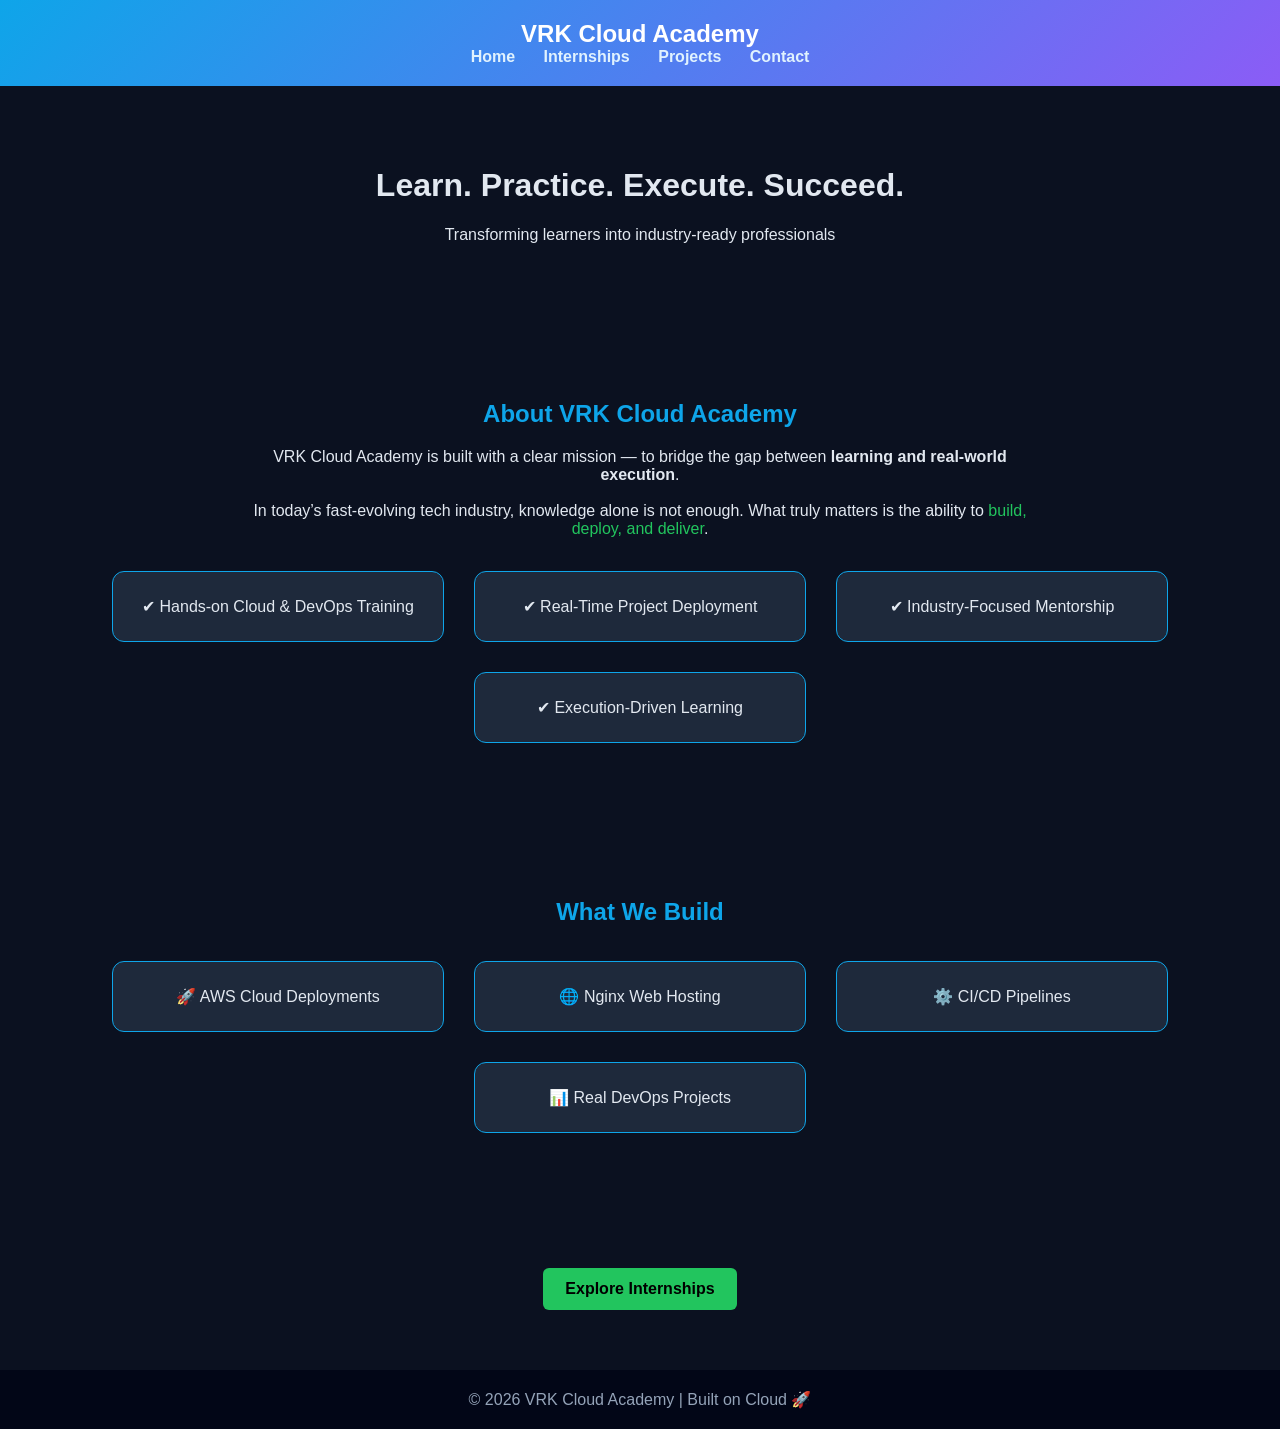
==== index.html @ 19d4de66 "Update index.html" ====
<!DOCTYPE html>
<html lang="en">
<head>
  <meta charset="UTF-8">
  <title>VRK Cloud Academy</title>
  <meta name="viewport" content="width=device-width, initial-scale=1.0">

  <!-- IMPORTANT: CSS LINK -->
    <link rel="stylesheet" href="/css/style.css">
</head>

<body>

<!-- HEADER -->
<header>
  <h2>VRK Cloud Academy</h2>
  <nav>
    <a href="index.html">Home</a>
    <a href="internships.html">Internships</a>
    <a href="projects.html">Projects</a>
    <a href="/contact.html">Contact</a>
  </nav>
</header>


<!-- HERO -->
<div class="section">
  <h1>Learn. Practice. Execute. Succeed.</h1>
  <p>Transforming learners into industry-ready professionals</p>
</div>


<!-- ABOUT -->
<div class="section">
  <h2>About VRK Cloud Academy</h2>

  <p style="max-width:800px;margin:auto;">
    VRK Cloud Academy is built with a clear mission — 
    to bridge the gap between <b>learning and real-world execution</b>.
  </p>

  <br>

  <p style="max-width:800px;margin:auto;">
    In today’s fast-evolving tech industry, knowledge alone is not enough. 
    What truly matters is the ability to <span style="color:#22c55e;">build, deploy, and deliver</span>.
  </p>

  <br>

  <div class="grid">
    <div class="card">✔ Hands-on Cloud & DevOps Training</div>
    <div class="card">✔ Real-Time Project Deployment</div>
    <div class="card">✔ Industry-Focused Mentorship</div>
    <div class="card">✔ Execution-Driven Learning</div>
  </div>
</div>


<!-- WHAT WE BUILD -->
<div class="section">
  <h2>What We Build</h2>

  <div class="grid">
    <div class="card">🚀 AWS Cloud Deployments</div>
    <div class="card">🌐 Nginx Web Hosting</div>
    <div class="card">⚙️ CI/CD Pipelines</div>
    <div class="card">📊 Real DevOps Projects</div>
  </div>
</div>


<!-- CTA -->
<div class="section">
  <a class="btn" href="internships.html">Explore Internships</a>
</div>


<!-- FOOTER -->
<footer>
  © 2026 VRK Cloud Academy | Built on Cloud 🚀
</footer>

</body>
</html>
---- css/style.css ----
body {
  margin: 0;
  font-family: 'Segoe UI', sans-serif;
  background: #0b1120;
  color: #e2e8f0;
}

/* HEADER */
header {
  padding: 20px;
  text-align: center;
  background: linear-gradient(135deg, #0ea5e9, #8b5cf6);
}

header h2 {
  margin: 0;
  color: white;
}

nav a {
  margin: 0 12px;
  color: #e0f2fe;
  text-decoration: none;
  font-weight: 600;
}

nav a:hover {
  color: #22c55e;
}

/* SECTIONS */
.section {
  padding: 60px 20px;
  text-align: center;
}

.section h2 {
  color: #0ea5e9;
}

/* GRID */
.grid {
  display: flex;
  flex-wrap: wrap;
  justify-content: center;
}

/* CARD */
.card {
  background: #1e293b;
  padding: 25px;
  margin: 15px;
  width: 280px;
  border-radius: 12px;
  border: 1px solid #0ea5e9;
}

/* BUTTON */
.btn {
  display: inline-block;
  padding: 12px 22px;
  background: #22c55e;
  color: black;
  text-decoration: none;
  border-radius: 6px;
  font-weight: bold;
}

.btn:hover {
  background: #16a34a;
}

/* FOOTER */
footer {
  text-align: center;
  padding: 20px;
  background: #020617;
  color: #94a3b8;
}
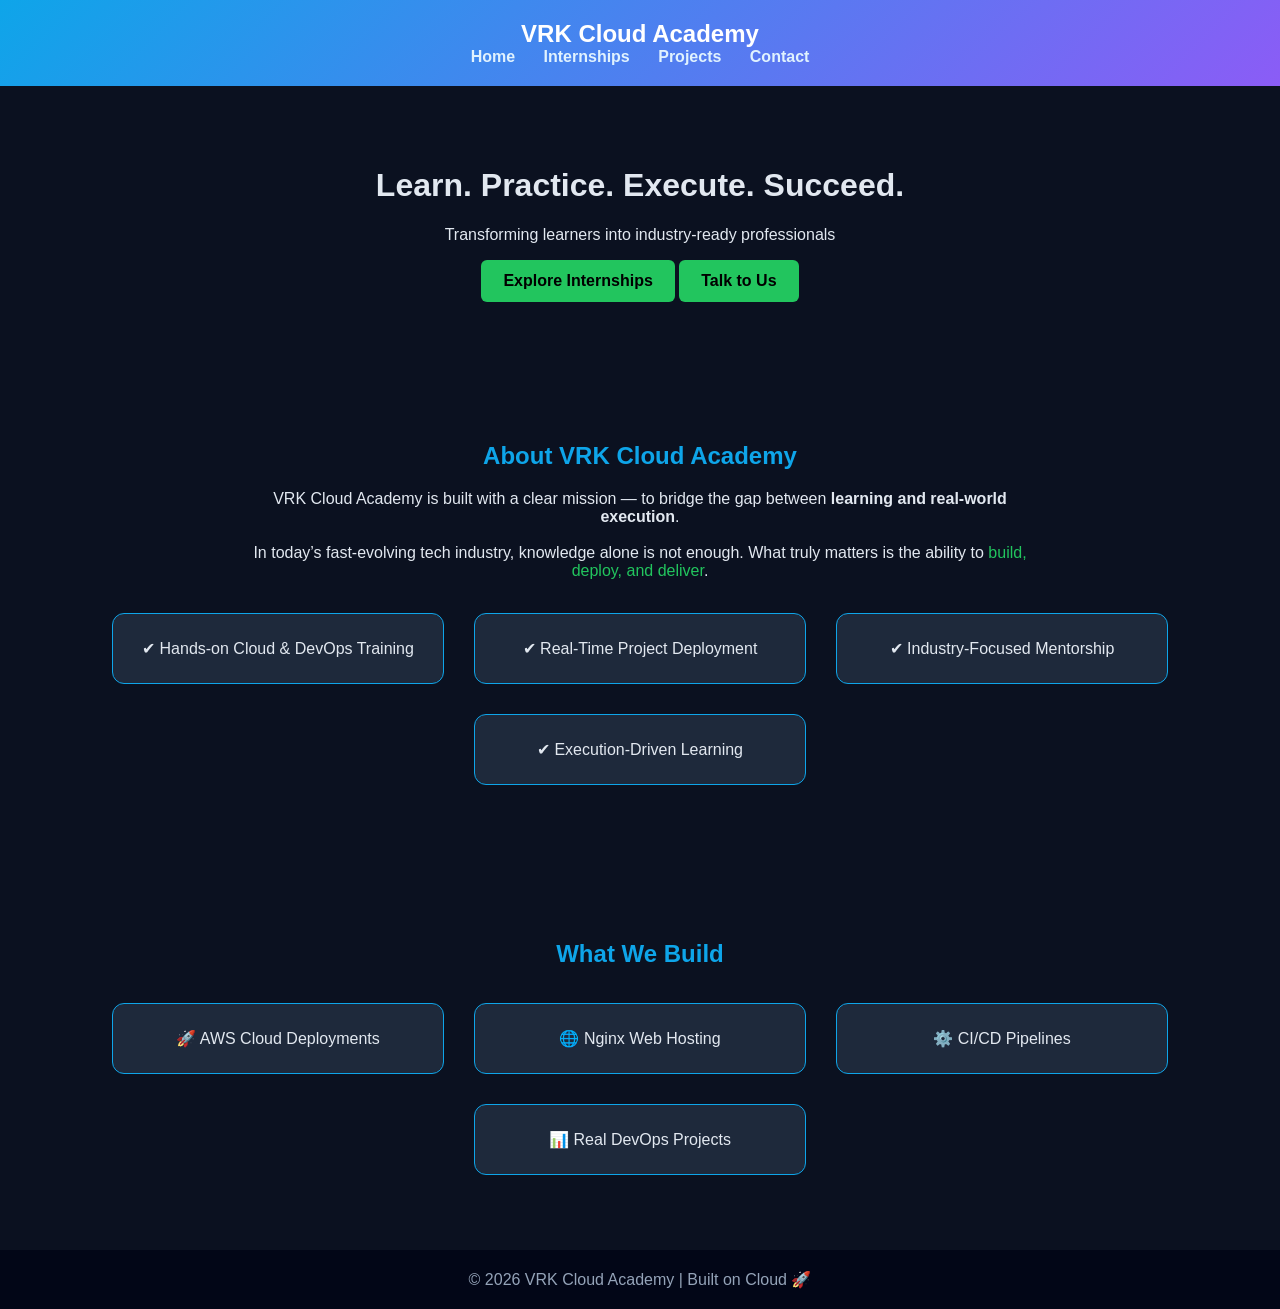
==== commit d1902ecc: "Update index.html" ====
--- a/index.html
+++ b/index.html
@@ -5,30 +5,31 @@
   <title>VRK Cloud Academy</title>
   <meta name="viewport" content="width=device-width, initial-scale=1.0">
 
-  <!-- IMPORTANT: CSS LINK -->
-    <link rel="stylesheet" href="/css/style.css">
+  <!-- FIXED CSS PATH -->
+  <link rel="stylesheet" href="css/style.css">
 </head>
 
 <body>
 
 <!-- HEADER -->
-<header>
+<header class="navbar">
   <h2>VRK Cloud Academy</h2>
   <nav>
-    <a href="index.html">Home</a>
-    <a href="internships.html">Internships</a>
-    <a href="projects.html">Projects</a>
-    <a href="/contact.html">Contact</a>
+    <a href="index.html" class="nav-link active">Home</a>
+    <a href="internships.html" class="nav-link">Internships</a>
+    <a href="projects.html" class="nav-link">Projects</a>
+    <a href="contact.html" class="nav-link">Contact</a>
   </nav>
 </header>
-
 
 <!-- HERO -->
 <div class="section">
   <h1>Learn. Practice. Execute. Succeed.</h1>
   <p>Transforming learners into industry-ready professionals</p>
+
+  <a class="btn" href="internships.html">Explore Internships</a>
+  <a class="btn" href="contact.html">Talk to Us</a>
 </div>
-
 
 <!-- ABOUT -->
 <div class="section">
@@ -56,7 +57,6 @@
   </div>
 </div>
 
-
 <!-- WHAT WE BUILD -->
 <div class="section">
   <h2>What We Build</h2>
@@ -69,13 +69,6 @@
   </div>
 </div>
 
-
-<!-- CTA -->
-<div class="section">
-  <a class="btn" href="internships.html">Explore Internships</a>
-</div>
-
-
 <!-- FOOTER -->
 <footer>
   © 2026 VRK Cloud Academy | Built on Cloud 🚀
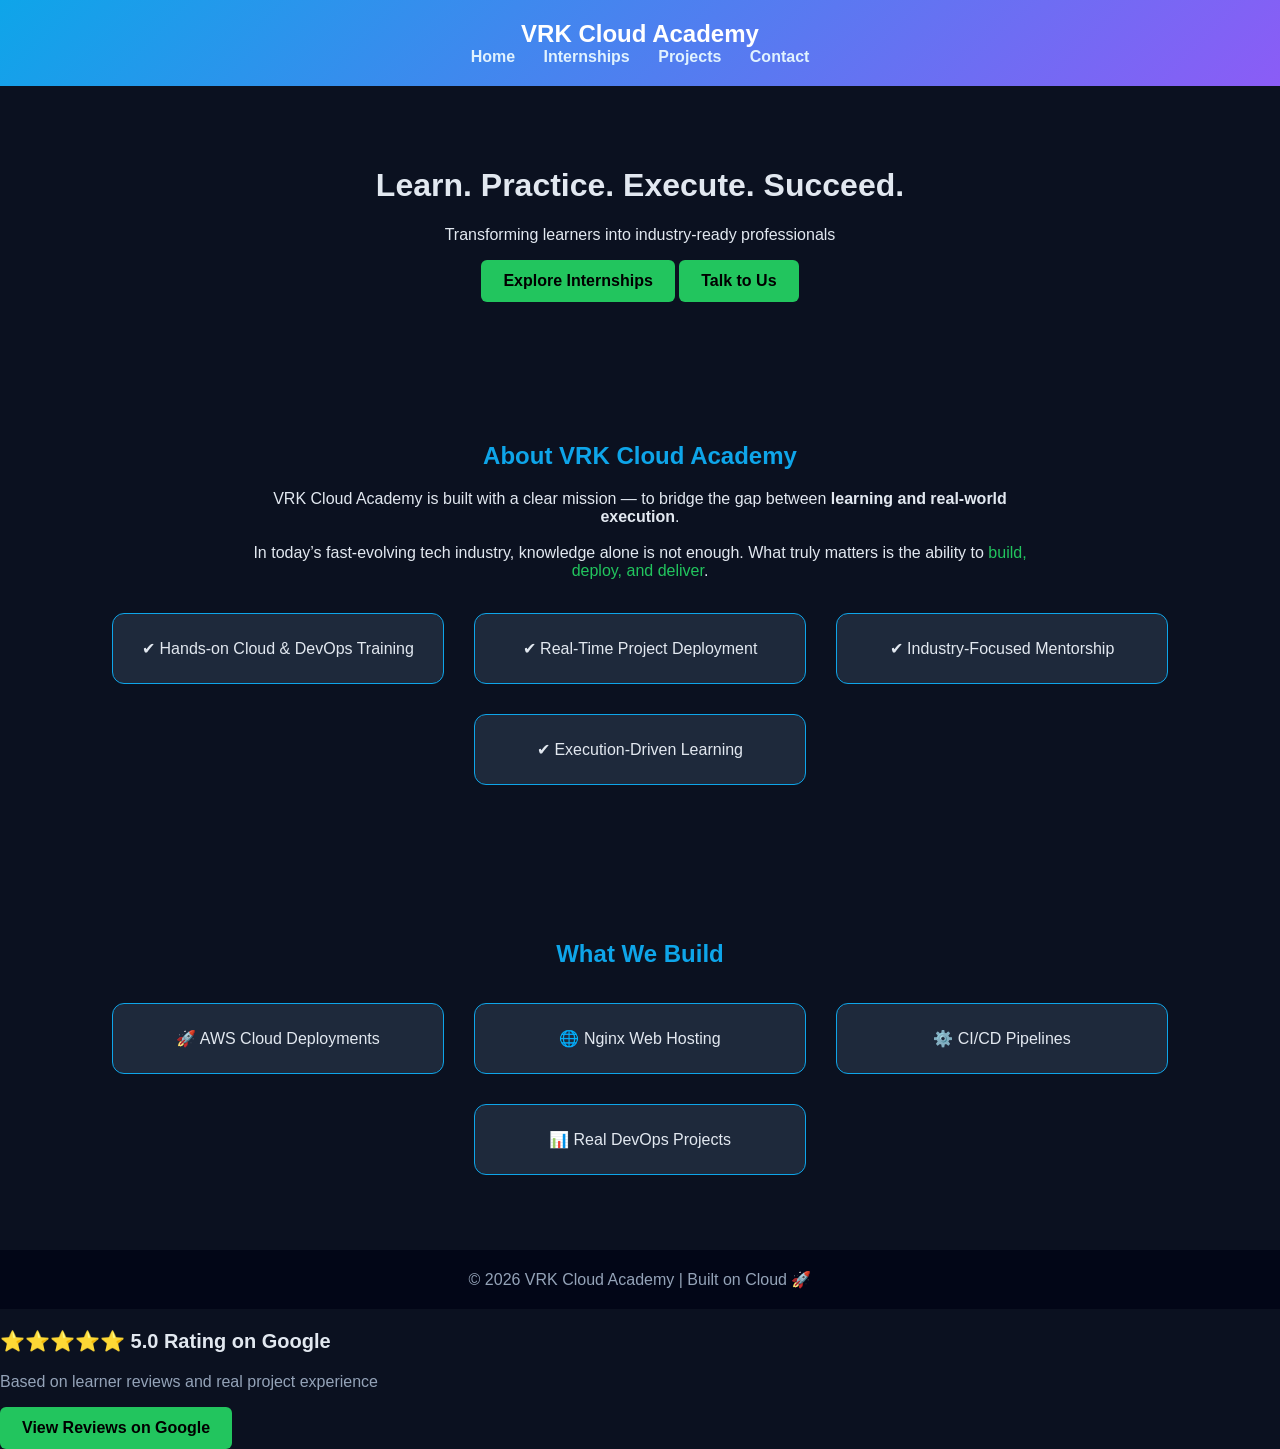
==== commit 40cbc34e: "Update index.html" ====
--- a/index.html
+++ b/index.html
@@ -76,3 +76,20 @@
 
 </body>
 </html>
+
+
+<div style="margin-top:20px;">
+
+  <p style="font-size:20px; font-weight:bold;">
+    ⭐⭐⭐⭐⭐ 5.0 Rating on Google
+  </p>
+
+  <p style="color:#94a3b8;">
+    Based on learner reviews and real project experience
+  </p>
+
+  <a class="btn" href="https://share.google/qrdo1DfjIX9hitrXW" target="_blank">
+    View Reviews on Google
+  </a>
+
+</div>
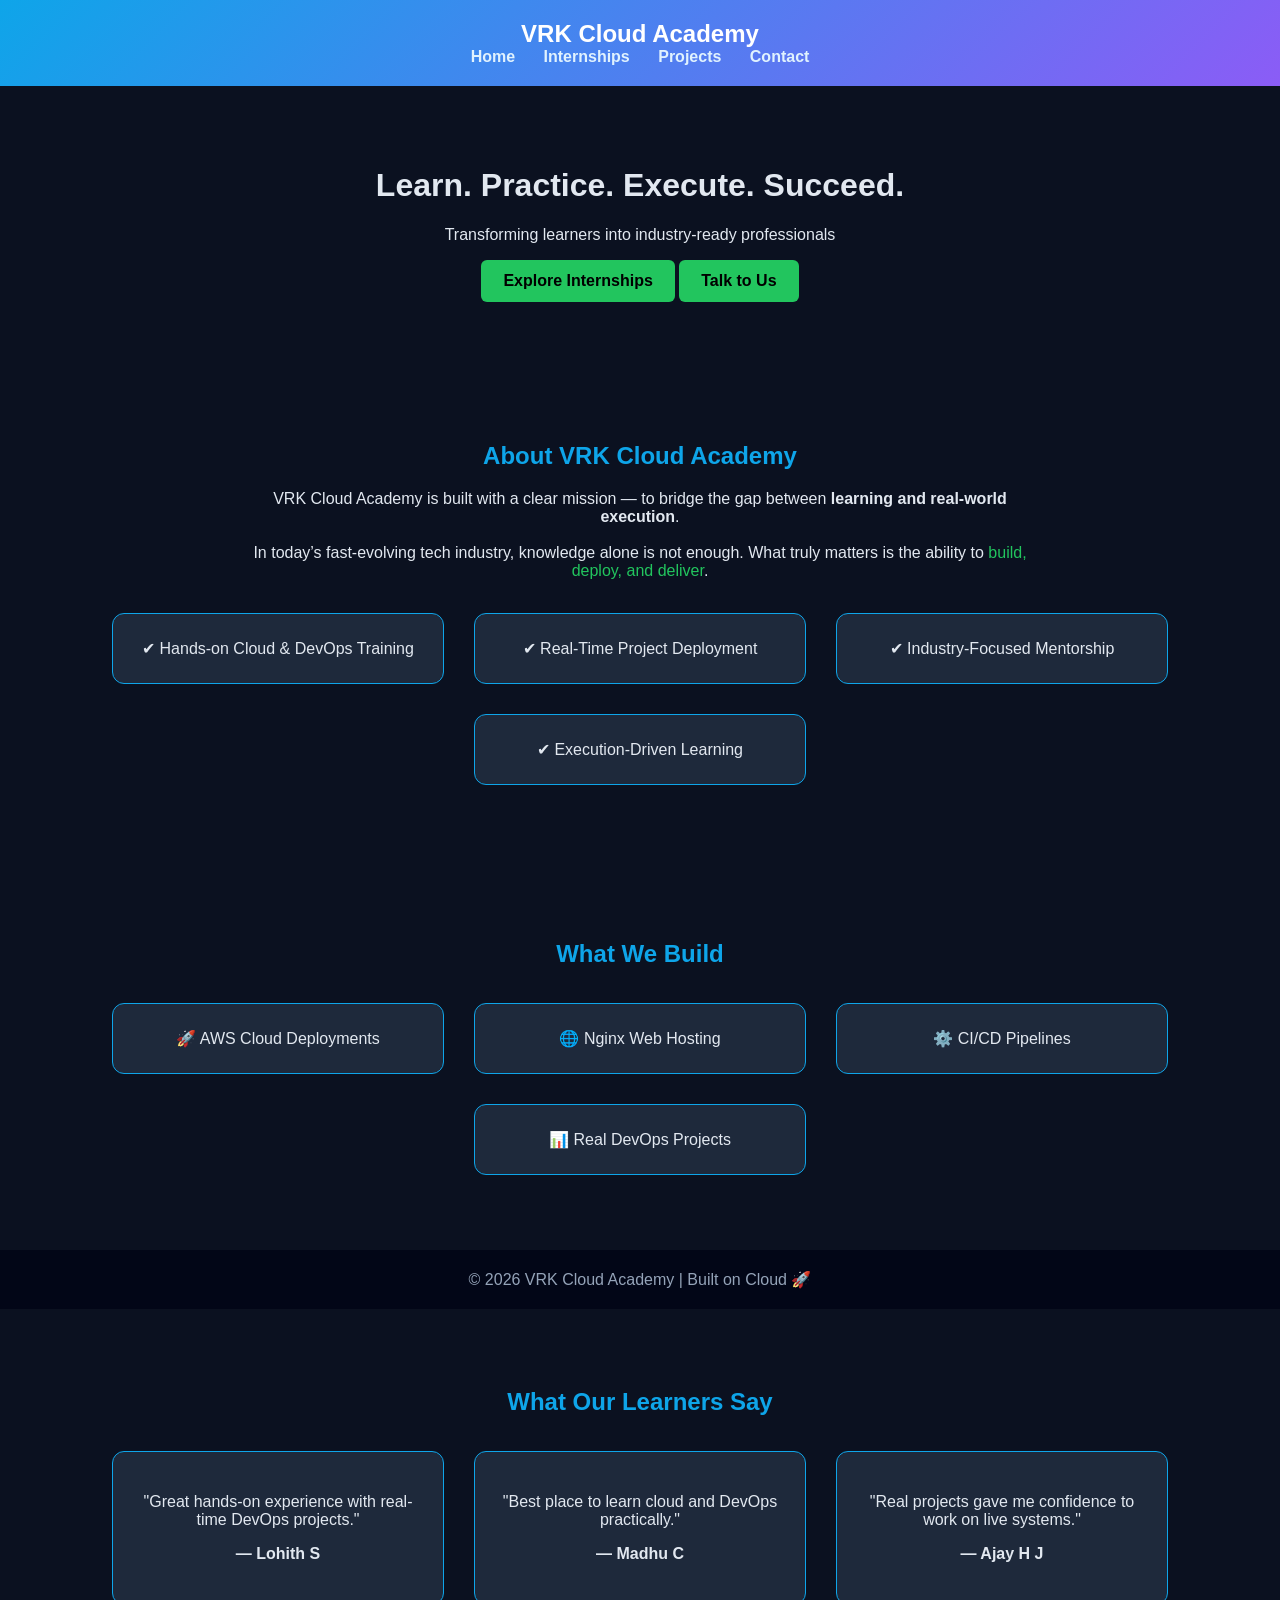
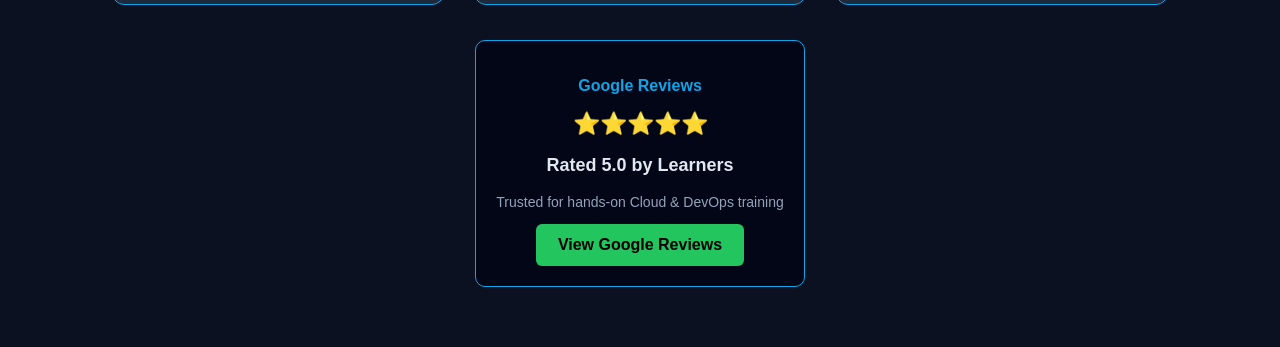
==== commit 5366f9d4: "Update index.html" ====
--- a/index.html
+++ b/index.html
@@ -78,18 +78,49 @@
 </html>
 
 
-<div style="margin-top:20px;">
+<div class="section">
+  <h2>What Our Learners Say</h2>
 
-  <p style="font-size:20px; font-weight:bold;">
-    ⭐⭐⭐⭐⭐ 5.0 Rating on Google
-  </p>
+  <div class="grid">
 
-  <p style="color:#94a3b8;">
-    Based on learner reviews and real project experience
-  </p>
+    <div class="card">
+      <p>"Great hands-on experience with real-time DevOps projects."</p>
+      <p><b>— Lohith S</b></p>
+    </div>
 
-  <a class="btn" href="https://share.google/qrdo1DfjIX9hitrXW" target="_blank">
-    View Reviews on Google
-  </a>
+    <div class="card">
+      <p>"Best place to learn cloud and DevOps practically."</p>
+      <p><b>— Madhu C</b></p>
+    </div>
+
+    <div class="card">
+      <p>"Real projects gave me confidence to work on live systems."</p>
+      <p><b>— Ajay H J</b></p>
+    </div>
+
+  </div>
+
+  <!-- ⭐ ADD THIS HERE -->
+  <div class="rating-box">
+
+    <p style="color:#0ea5e9; font-weight:bold;">Google Reviews</p>
+
+    <div class="rating-stars">
+      ⭐⭐⭐⭐⭐
+    </div>
+
+    <p style="font-size:18px; font-weight:bold;">
+      Rated 5.0 by Learners
+    </p>
+
+    <p style="font-size:14px; color:#94a3b8;">
+      Trusted for hands-on Cloud & DevOps training
+    </p>
+
+    <a class="btn" href="https://share.google/qrdo1DfjIX9hitrXW" target="_blank">
+      View Google Reviews
+    </a>
+
+  </div>
 
 </div>
--- a/css/style.css
+++ b/css/style.css
@@ -77,3 +77,18 @@
   background: #020617;
   color: #94a3b8;
 }
+
+
+.rating-box {
+  margin-top: 20px;
+  padding: 20px;
+  background: #020617;
+  border: 1px solid #0ea5e9;
+  border-radius: 10px;
+  display: inline-block;
+}
+
+.rating-stars {
+  font-size: 22px;
+  color: gold;
+}
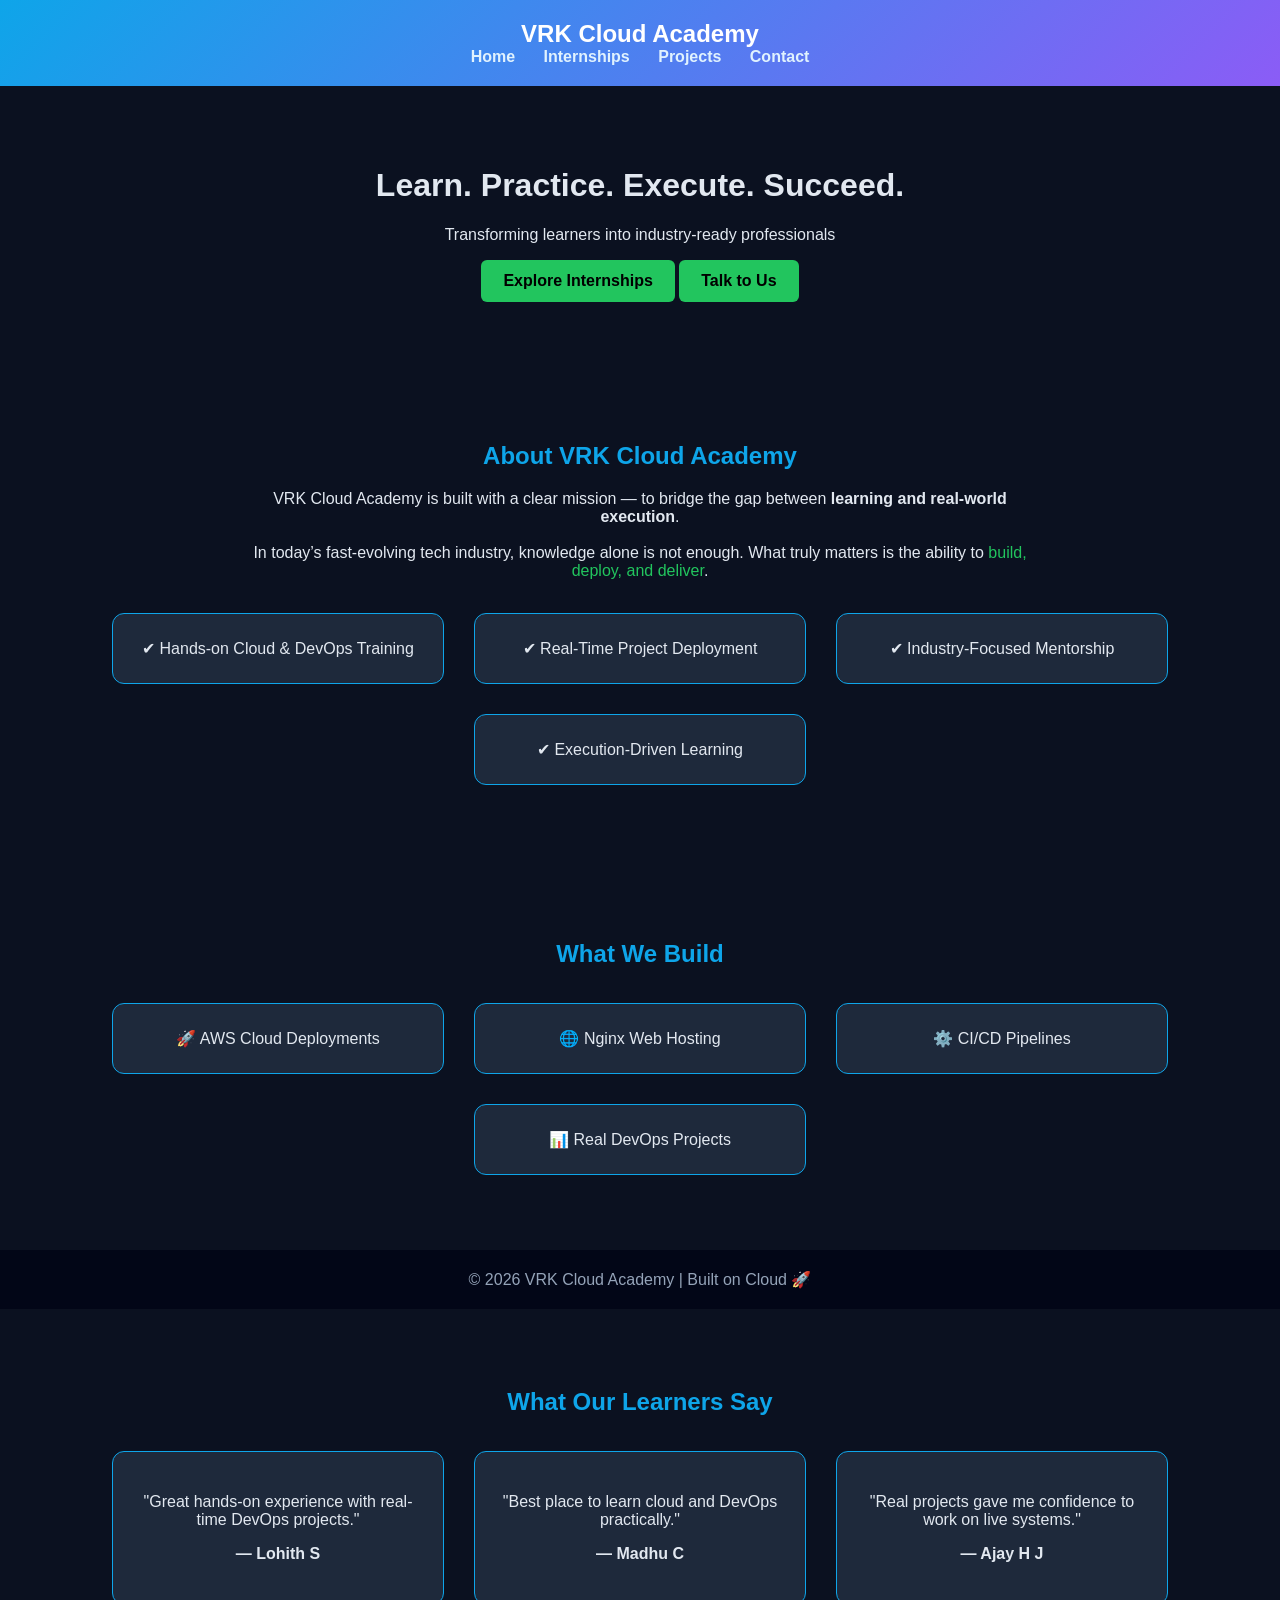
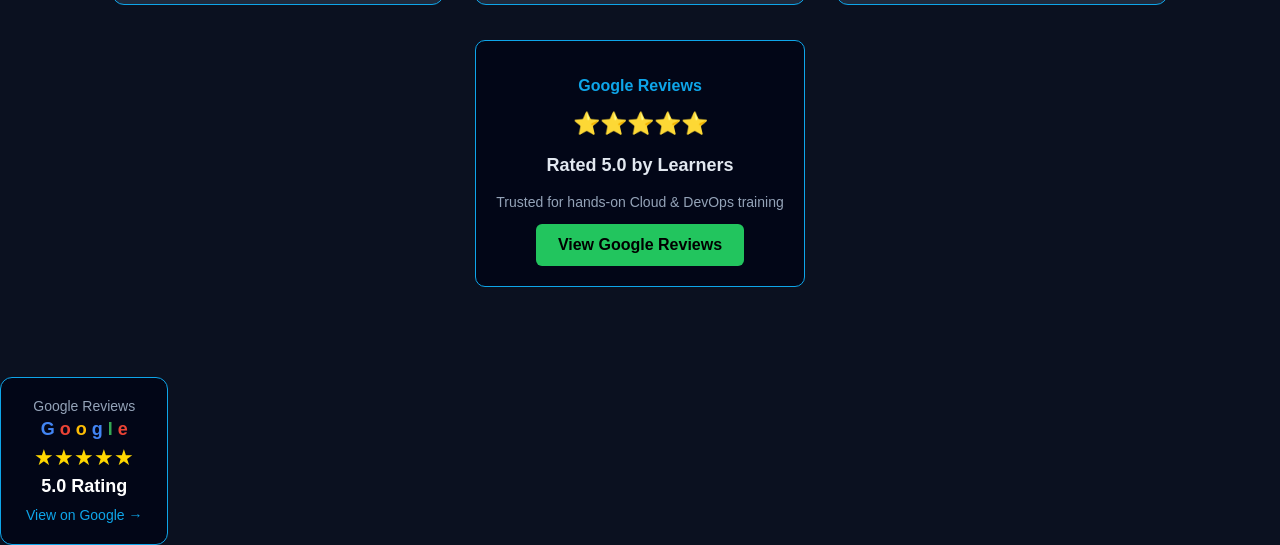
==== commit 7244a227: "Update index.html" ====
--- a/index.html
+++ b/index.html
@@ -124,3 +124,26 @@
   </div>
 
 </div>
+
+<div class="google-badge">
+
+  <div class="google-title">Google Reviews</div>
+
+  <div style="font-size:18px; font-weight:bold;">
+    <span style="color:#4285F4;">G</span>
+    <span style="color:#EA4335;">o</span>
+    <span style="color:#FBBC05;">o</span>
+    <span style="color:#4285F4;">g</span>
+    <span style="color:#34A853;">l</span>
+    <span style="color:#EA4335;">e</span>
+  </div>
+
+  <div class="google-stars">★★★★★</div>
+
+  <div class="google-rating">5.0 Rating</div>
+
+  <a class="google-link" href="https://share.google/qrdo1DfjIX9hitrXW" target="_blank">
+    View on Google →
+  </a>
+
+</div>
--- a/css/style.css
+++ b/css/style.css
@@ -92,3 +92,44 @@
   font-size: 22px;
   color: gold;
 }
+
+/* GOOGLE BADGE */
+.google-badge {
+  margin-top: 30px;
+  padding: 20px 25px;
+  background: #020617;
+  border-radius: 12px;
+  border: 1px solid #0ea5e9;
+  display: inline-block;
+  text-align: center;
+}
+
+.google-title {
+  font-size: 14px;
+  color: #94a3b8;
+  margin-bottom: 5px;
+}
+
+.google-stars {
+  font-size: 22px;
+  color: gold;
+  margin: 5px 0;
+}
+
+.google-rating {
+  font-size: 18px;
+  font-weight: bold;
+  color: white;
+}
+
+.google-link {
+  font-size: 14px;
+  color: #0ea5e9;
+  text-decoration: none;
+  display: inline-block;
+  margin-top: 10px;
+}
+
+.google-link:hover {
+  text-decoration: underline;
+}
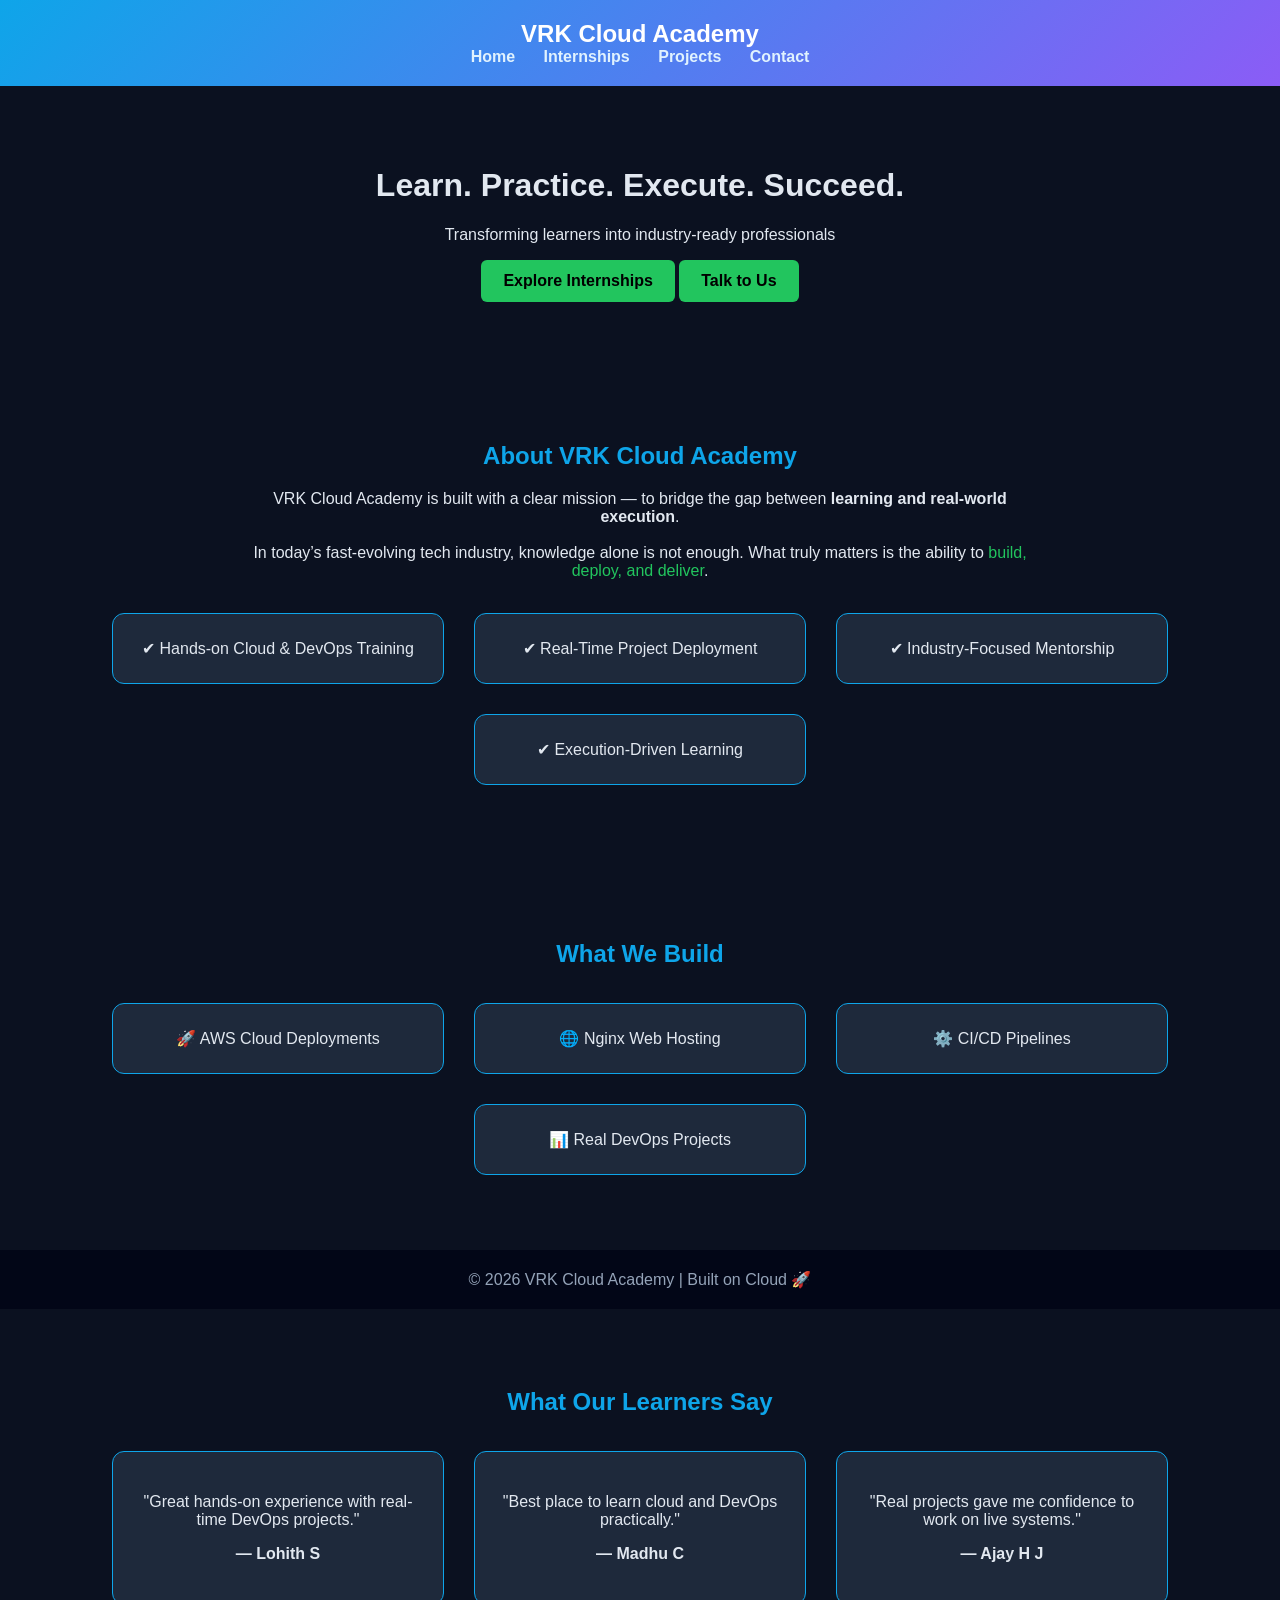
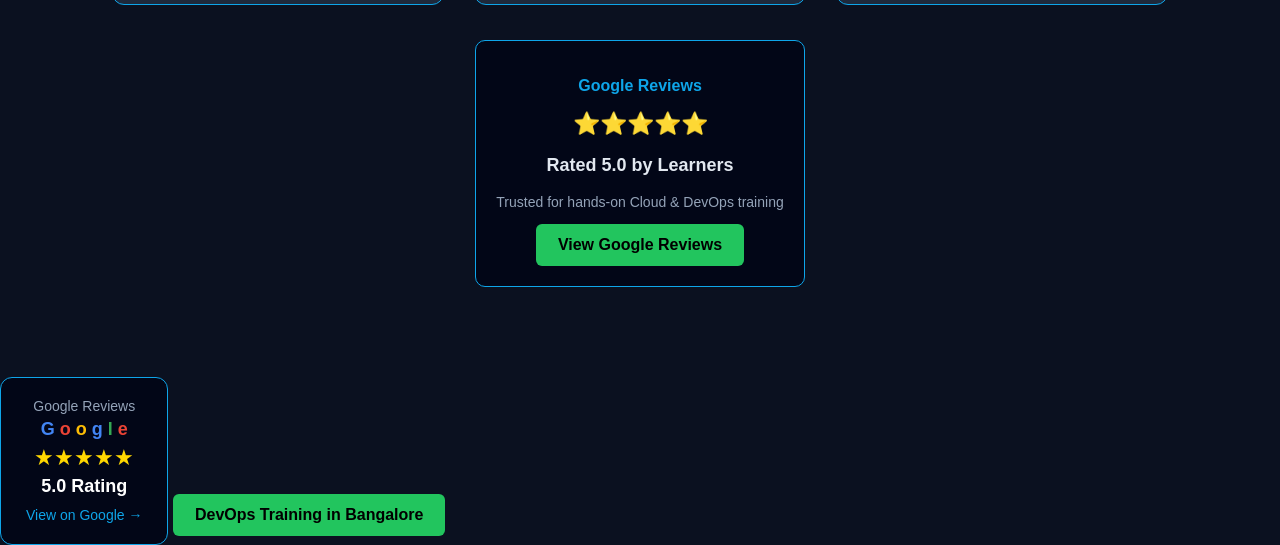
==== commit e3d557d4: "Update index.html" ====
--- a/index.html
+++ b/index.html
@@ -147,3 +147,7 @@
   </a>
 
 </div>
+
+<a class="btn" href="devops-training-bangalore.html">
+  DevOps Training in Bangalore
+</a>
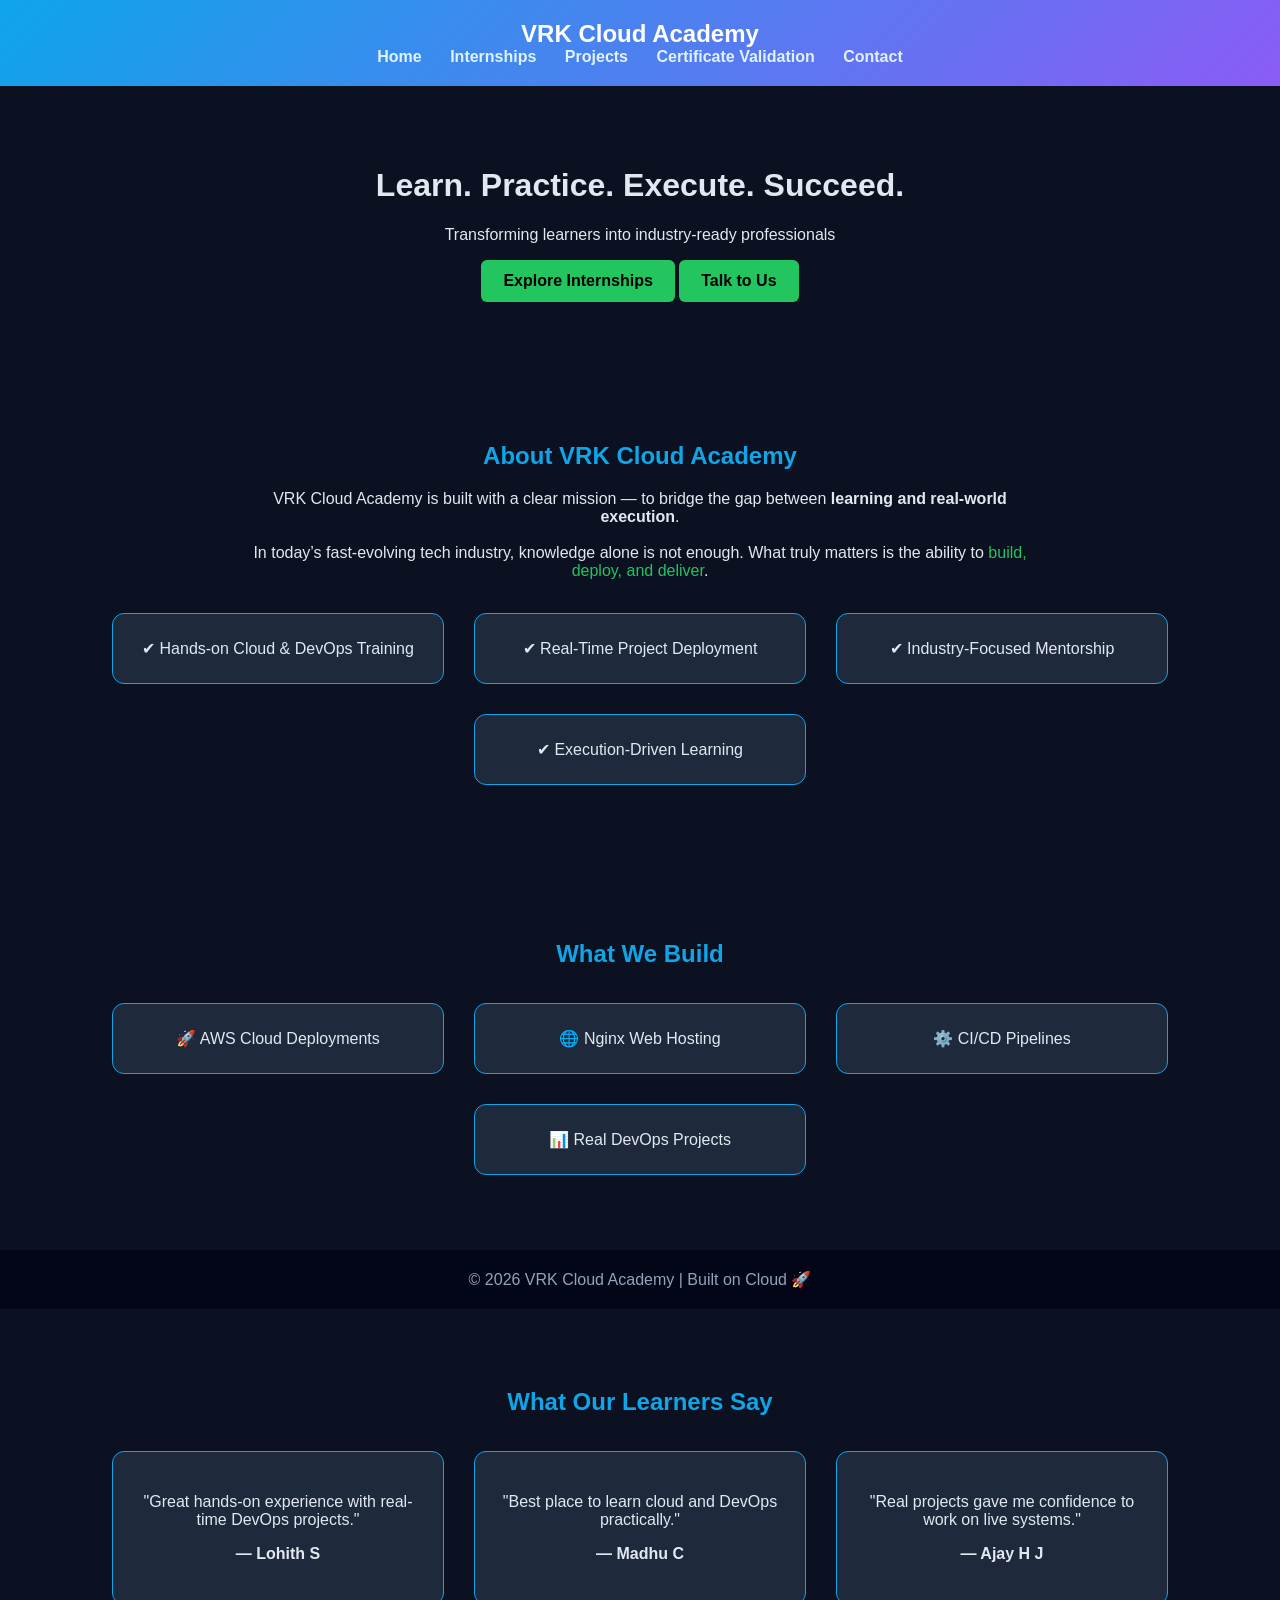
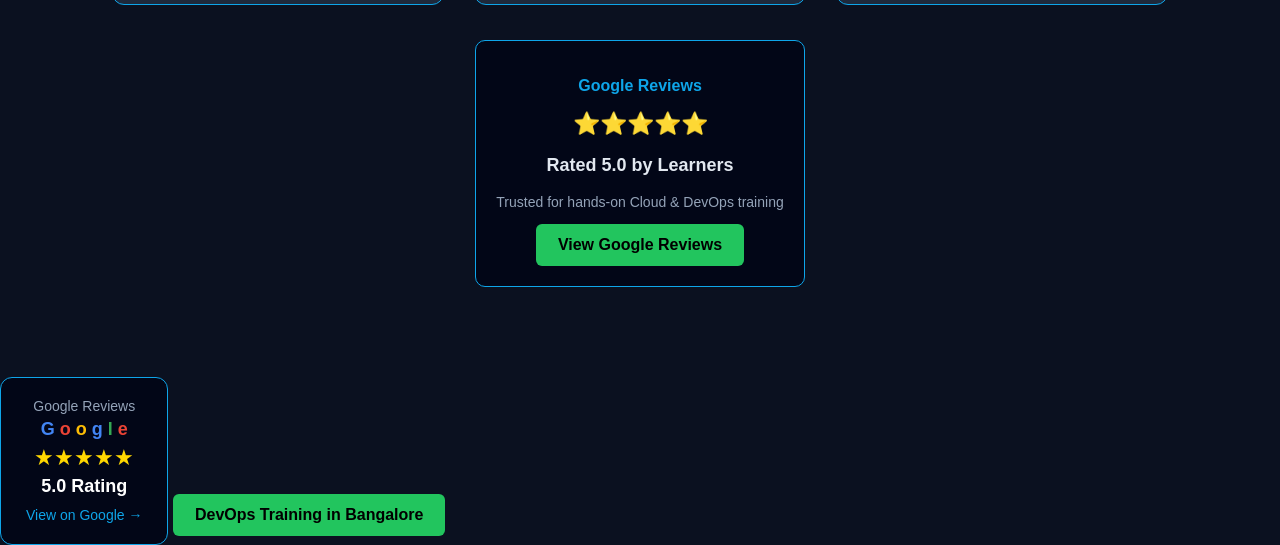
==== commit 292eb9ff: "Update index.html" ====
--- a/index.html
+++ b/index.html
@@ -18,6 +18,7 @@
     <a href="index.html" class="nav-link active">Home</a>
     <a href="internships.html" class="nav-link">Internships</a>
     <a href="projects.html" class="nav-link">Projects</a>
+    <a href="verify.html">Certificate Validation</a>
     <a href="contact.html" class="nav-link">Contact</a>
   </nav>
 </header>
